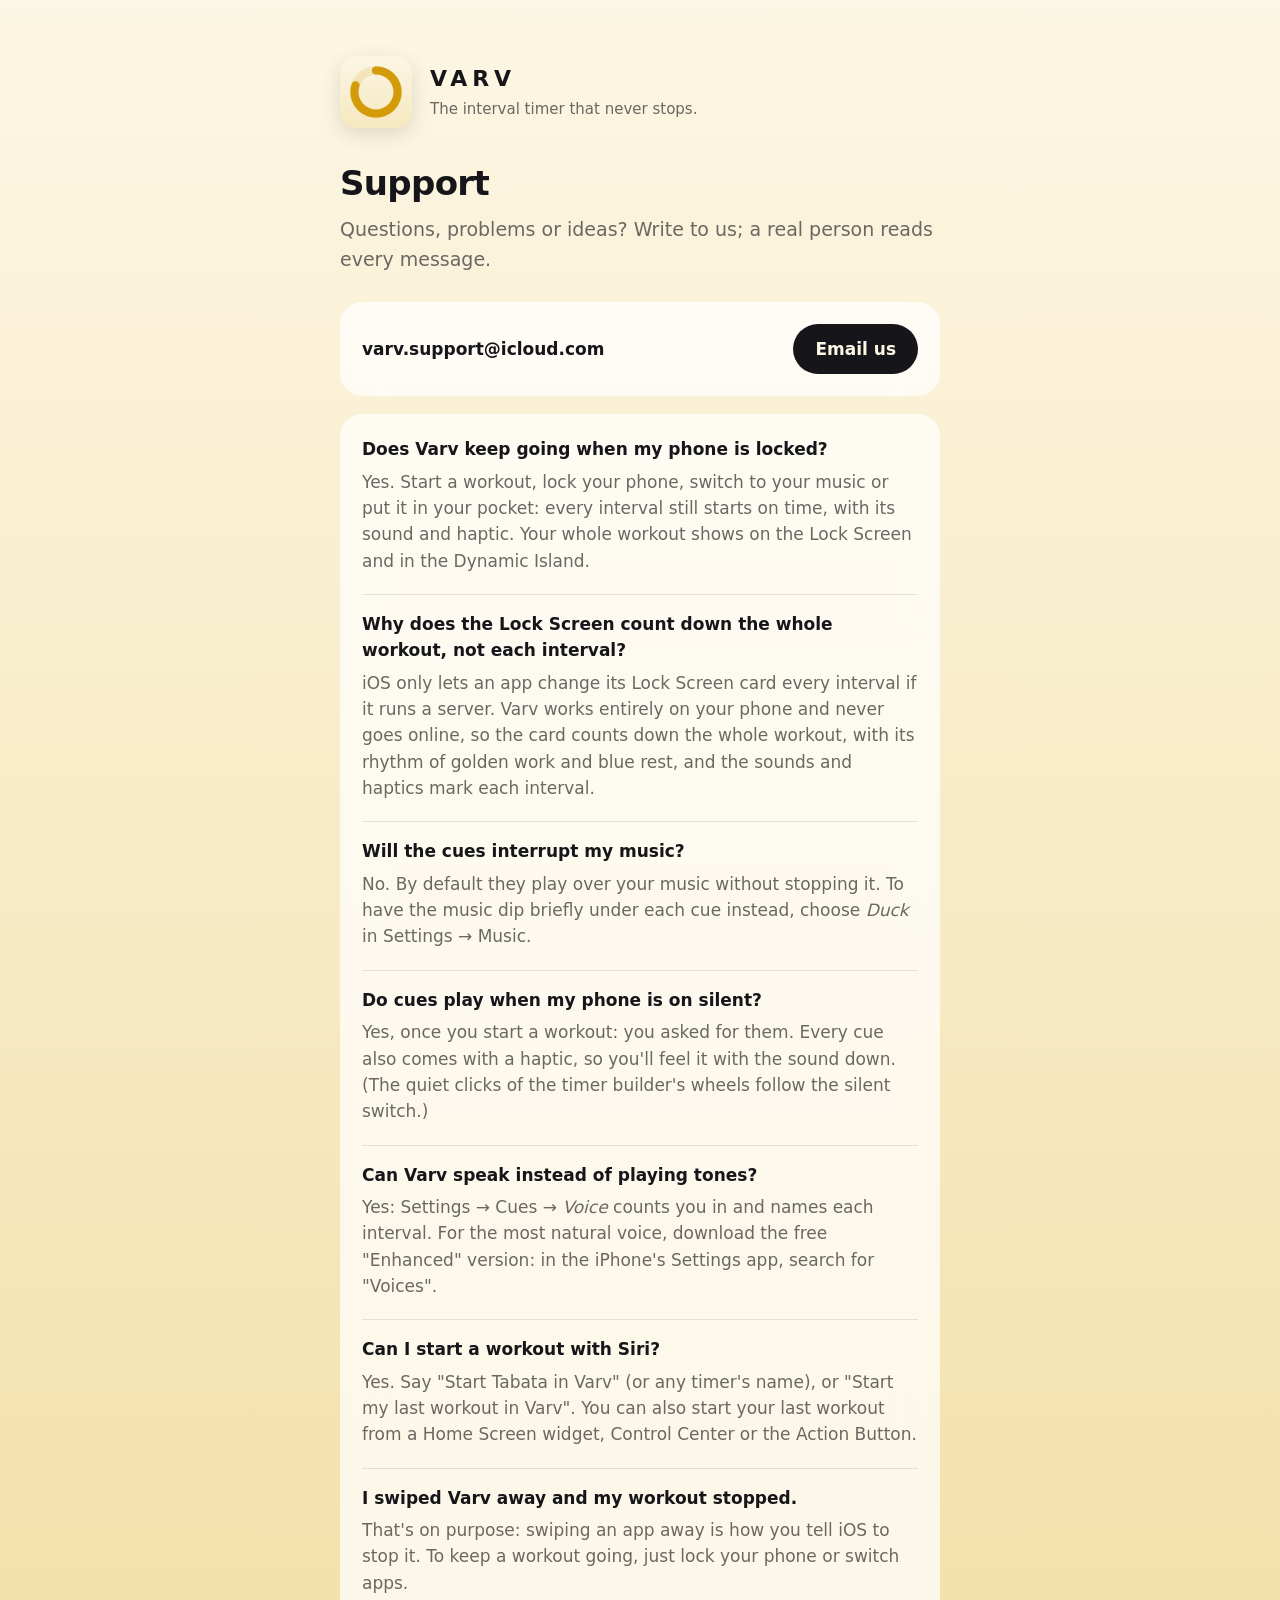
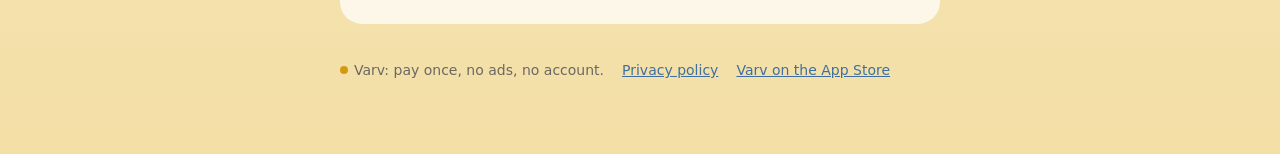
==== index.html @ a0442945 "Varv support and privacy pages" ====
<!doctype html>
<html lang="en">
<head>
  <meta charset="utf-8">
  <meta name="viewport" content="width=device-width, initial-scale=1">
  <title>Varv Support</title>
  <meta name="description" content="Help and contact for Varv, the interval timer that never stops.">
  <meta name="apple-itunes-app" content="app-id=6823767550">
  <link rel="icon" href="icon.png">
  <link rel="apple-touch-icon" href="icon.png">
  <link rel="stylesheet" href="style.css">
</head>
<body>
<main>
  <header>
    <img class="icon-light" src="icon.png" alt="">
    <img class="icon-dark" src="icon-dark.png" alt="">
    <div>
      <p class="wordmark">VARV</p>
      <p class="tagline">The interval timer that never stops.</p>
    </div>
  </header>

  <h1>Support</h1>
  <p class="lede">Questions, problems or ideas? Write to us; a real person reads every message.</p>

  <section class="panel contact">
    <p><strong>varv.support@icloud.com</strong></p>
    <a class="button" href="mailto:varv.support@icloud.com?subject=Varv">Email us</a>
  </section>

  <section class="panel">
    <div class="faq">
      <h2>Does Varv keep going when my phone is locked?</h2>
      <p>Yes. Start a workout, lock your phone, switch to your music or put it in your pocket: every interval still starts on time, with its sound and haptic. Your whole workout shows on the Lock Screen and in the Dynamic Island.</p>
    </div>
    <div class="faq">
      <h2>Why does the Lock Screen count down the whole workout, not each interval?</h2>
      <p>iOS only lets an app change its Lock Screen card every interval if it runs a server. Varv works entirely on your phone and never goes online, so the card counts down the whole workout, with its rhythm of golden work and blue rest, and the sounds and haptics mark each interval.</p>
    </div>
    <div class="faq">
      <h2>Will the cues interrupt my music?</h2>
      <p>No. By default they play over your music without stopping it. To have the music dip briefly under each cue instead, choose <em>Duck</em> in Settings → Music.</p>
    </div>
    <div class="faq">
      <h2>Do cues play when my phone is on silent?</h2>
      <p>Yes, once you start a workout: you asked for them. Every cue also comes with a haptic, so you'll feel it with the sound down. (The quiet clicks of the timer builder's wheels follow the silent switch.)</p>
    </div>
    <div class="faq">
      <h2>Can Varv speak instead of playing tones?</h2>
      <p>Yes: Settings → Cues → <em>Voice</em> counts you in and names each interval. For the most natural voice, download the free "Enhanced" version: in the iPhone's Settings app, search for "Voices".</p>
    </div>
    <div class="faq">
      <h2>Can I start a workout with Siri?</h2>
      <p>Yes. Say "Start Tabata in Varv" (or any timer's name), or "Start my last workout in Varv". You can also start your last workout from a Home Screen widget, Control Center or the Action Button.</p>
    </div>
    <div class="faq">
      <h2>I swiped Varv away and my workout stopped.</h2>
      <p>That's on purpose: swiping an app away is how you tell iOS to stop it. To keep a workout going, just lock your phone or switch apps.</p>
    </div>
  </section>

  <footer>
    <span><span class="dot"></span>Varv: pay once, no ads, no account.</span>
    <a href="privacy.html">Privacy policy</a>
    <a href="https://apps.apple.com/app/id6823767550">Varv on the App Store</a>
  </footer>
</main>
</body>
</html>
---- style.css ----
/* Varv's support and privacy pages: the app's palette and rounded type. */
:root {
  --wash-top: #FCF6E4;
  --wash-bottom: #F3DFA6;
  --panel: rgba(255, 255, 255, 0.72);
  --ink: #16161A;
  --secondary: #6B6862;
  --mustard: #D29A12;
  --blue: #3F6F9F;
  --rule: rgba(22, 22, 26, 0.1);
}
@media (prefers-color-scheme: dark) {
  :root {
    --wash-top: #17150F;
    --wash-bottom: #2A2414;
    --panel: rgba(255, 255, 255, 0.06);
    --ink: #F4F2EE;
    --secondary: #A9A49A;
    --mustard: #E6B23A;
    --blue: #6A97CC;
    --rule: rgba(244, 242, 238, 0.12);
  }
}
* { box-sizing: border-box; }
/* The wash runs the whole page, top to bottom. */
html { -webkit-text-size-adjust: 100%; min-height: 100%;
  background: linear-gradient(var(--wash-top), var(--wash-bottom)); background-color: var(--wash-bottom); }
body {
  margin: 0;
  color: var(--ink);
  font: 17px/1.55 ui-rounded, "SF Pro Rounded", -apple-system, system-ui, "Helvetica Neue", sans-serif;
}
main { max-width: 640px; margin: 0 auto; padding: 56px 20px 72px; }
header { display: flex; align-items: center; gap: 18px; margin-bottom: 36px; }
header img { width: 72px; height: 72px; border-radius: 16px; box-shadow: 0 6px 20px rgba(0, 0, 0, 0.12); }
.icon-dark { display: none; }
@media (prefers-color-scheme: dark) {
  .icon-light { display: none; }
  .icon-dark { display: block; }
}
.wordmark { font-weight: 800; letter-spacing: 0.22em; font-size: 22px; margin: 0; }
.tagline { margin: 2px 0 0; color: var(--secondary); font-size: 15px; }
h1 { font-size: 34px; line-height: 1.15; letter-spacing: -0.02em; margin: 0 0 12px; }
h2 { font-size: 20px; margin: 0 0 6px; }
p { margin: 0 0 14px; }
.lede { font-size: 19px; color: var(--secondary); margin-bottom: 28px; }
.panel { background: var(--panel); border-radius: 22px; padding: 22px 22px 8px; margin-bottom: 18px;
  backdrop-filter: blur(20px); -webkit-backdrop-filter: blur(20px); }
.contact { display: flex; flex-wrap: wrap; align-items: center; justify-content: space-between; gap: 12px; padding-bottom: 22px; }
.contact p { margin: 0; }
.button { display: inline-block; background: var(--ink); color: var(--wash-top); text-decoration: none;
  font-weight: 700; padding: 12px 22px; border-radius: 999px; }
.faq { border-top: 1px solid var(--rule); padding: 16px 0 6px; }
.faq:first-of-type { border-top: 0; padding-top: 0; }
.faq h2 { font-size: 17px; }
.faq p { color: var(--secondary); }
ul { padding-left: 20px; margin: 0 0 14px; }
li { margin-bottom: 10px; }
a { color: var(--blue); }
footer { margin-top: 36px; color: var(--secondary); font-size: 14px; display: flex; gap: 18px; flex-wrap: wrap; }
.dot { display: inline-block; width: 8px; height: 8px; border-radius: 50%; background: var(--mustard); margin-right: 6px; vertical-align: 1px; }
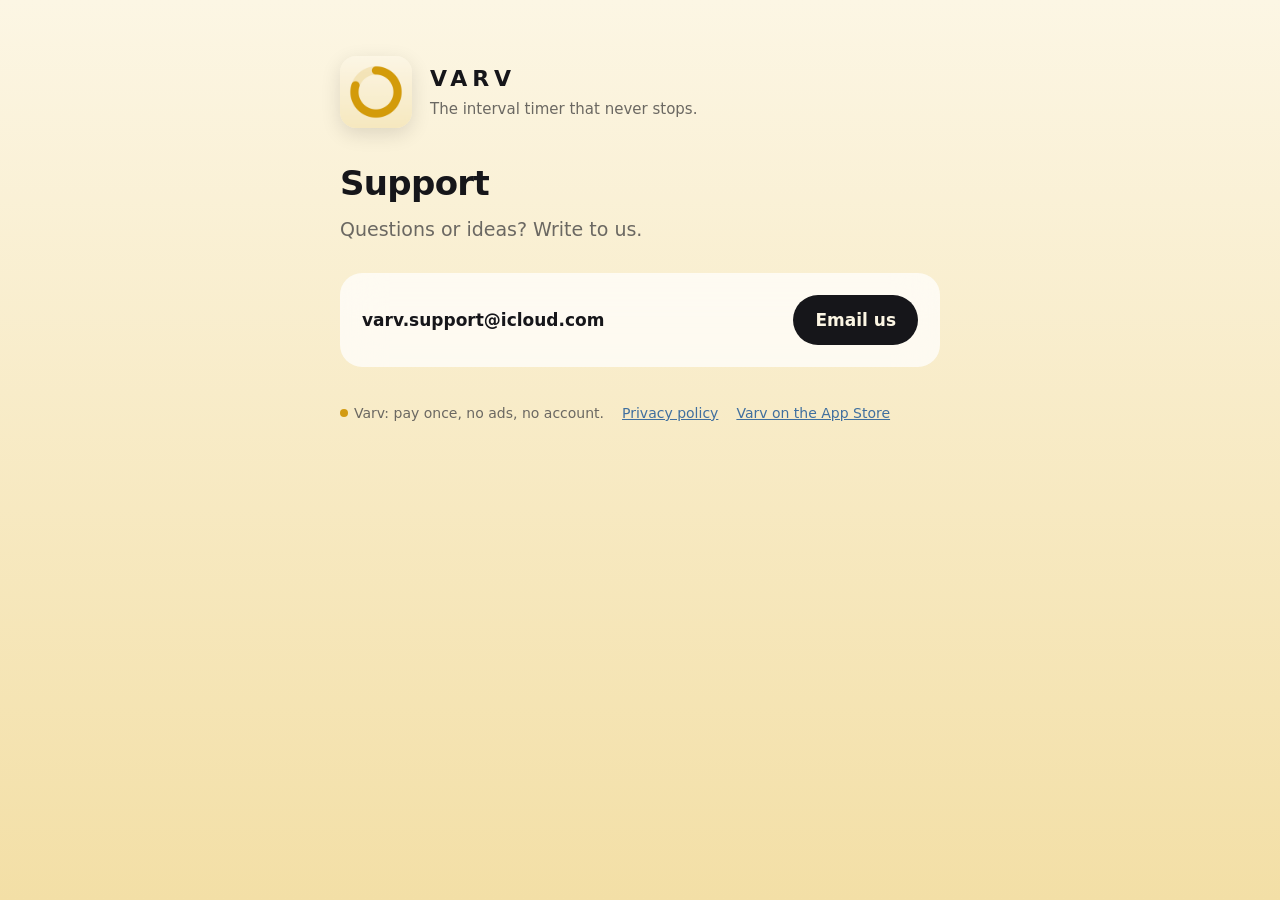
==== commit b1a2d1d2: "Simpler support page" ====
--- a/index.html
+++ b/index.html
@@ -22,42 +22,11 @@
   </header>
 
   <h1>Support</h1>
-  <p class="lede">Questions, problems or ideas? Write to us; a real person reads every message.</p>
+  <p class="lede">Questions or ideas? Write to us.</p>
 
   <section class="panel contact">
     <p><strong>varv.support@icloud.com</strong></p>
     <a class="button" href="mailto:varv.support@icloud.com?subject=Varv">Email us</a>
-  </section>
-
-  <section class="panel">
-    <div class="faq">
-      <h2>Does Varv keep going when my phone is locked?</h2>
-      <p>Yes. Start a workout, lock your phone, switch to your music or put it in your pocket: every interval still starts on time, with its sound and haptic. Your whole workout shows on the Lock Screen and in the Dynamic Island.</p>
-    </div>
-    <div class="faq">
-      <h2>Why does the Lock Screen count down the whole workout, not each interval?</h2>
-      <p>iOS only lets an app change its Lock Screen card every interval if it runs a server. Varv works entirely on your phone and never goes online, so the card counts down the whole workout, with its rhythm of golden work and blue rest, and the sounds and haptics mark each interval.</p>
-    </div>
-    <div class="faq">
-      <h2>Will the cues interrupt my music?</h2>
-      <p>No. By default they play over your music without stopping it. To have the music dip briefly under each cue instead, choose <em>Duck</em> in Settings → Music.</p>
-    </div>
-    <div class="faq">
-      <h2>Do cues play when my phone is on silent?</h2>
-      <p>Yes, once you start a workout: you asked for them. Every cue also comes with a haptic, so you'll feel it with the sound down. (The quiet clicks of the timer builder's wheels follow the silent switch.)</p>
-    </div>
-    <div class="faq">
-      <h2>Can Varv speak instead of playing tones?</h2>
-      <p>Yes: Settings → Cues → <em>Voice</em> counts you in and names each interval. For the most natural voice, download the free "Enhanced" version: in the iPhone's Settings app, search for "Voices".</p>
-    </div>
-    <div class="faq">
-      <h2>Can I start a workout with Siri?</h2>
-      <p>Yes. Say "Start Tabata in Varv" (or any timer's name), or "Start my last workout in Varv". You can also start your last workout from a Home Screen widget, Control Center or the Action Button.</p>
-    </div>
-    <div class="faq">
-      <h2>I swiped Varv away and my workout stopped.</h2>
-      <p>That's on purpose: swiping an app away is how you tell iOS to stop it. To keep a workout going, just lock your phone or switch apps.</p>
-    </div>
   </section>
 
   <footer>
--- a/style.css
+++ b/style.css
@@ -50,10 +50,6 @@
 .contact p { margin: 0; }
 .button { display: inline-block; background: var(--ink); color: var(--wash-top); text-decoration: none;
   font-weight: 700; padding: 12px 22px; border-radius: 999px; }
-.faq { border-top: 1px solid var(--rule); padding: 16px 0 6px; }
-.faq:first-of-type { border-top: 0; padding-top: 0; }
-.faq h2 { font-size: 17px; }
-.faq p { color: var(--secondary); }
 ul { padding-left: 20px; margin: 0 0 14px; }
 li { margin-bottom: 10px; }
 a { color: var(--blue); }
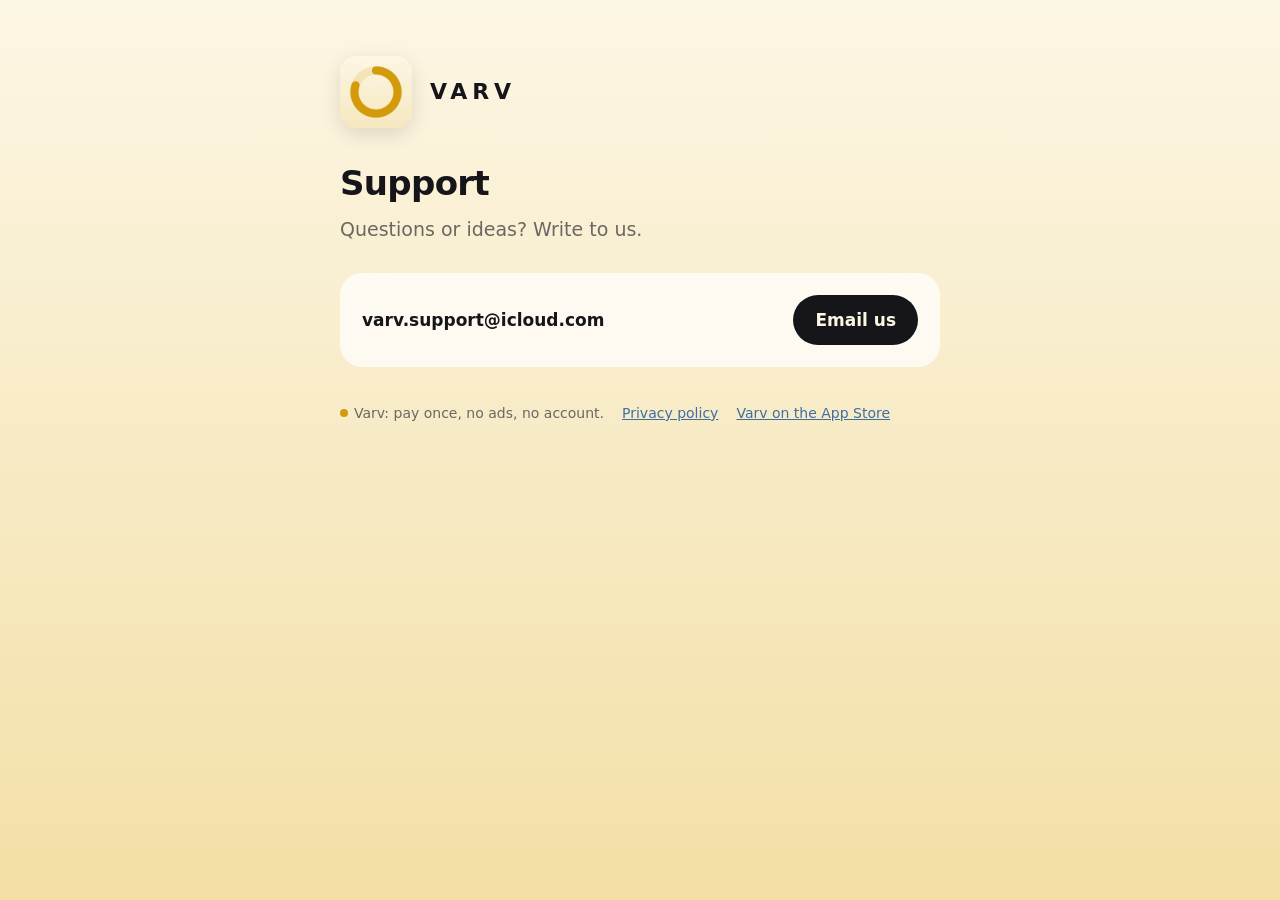
==== commit eade7544: "No tagline" ====
--- a/index.html
+++ b/index.html
@@ -15,10 +15,7 @@
   <header>
     <img class="icon-light" src="icon.png" alt="">
     <img class="icon-dark" src="icon-dark.png" alt="">
-    <div>
-      <p class="wordmark">VARV</p>
-      <p class="tagline">The interval timer that never stops.</p>
-    </div>
+    <p class="wordmark">VARV</p>
   </header>
 
   <h1>Support</h1>
--- a/style.css
+++ b/style.css
@@ -39,7 +39,6 @@
   .icon-dark { display: block; }
 }
 .wordmark { font-weight: 800; letter-spacing: 0.22em; font-size: 22px; margin: 0; }
-.tagline { margin: 2px 0 0; color: var(--secondary); font-size: 15px; }
 h1 { font-size: 34px; line-height: 1.15; letter-spacing: -0.02em; margin: 0 0 12px; }
 h2 { font-size: 20px; margin: 0 0 6px; }
 p { margin: 0 0 14px; }
